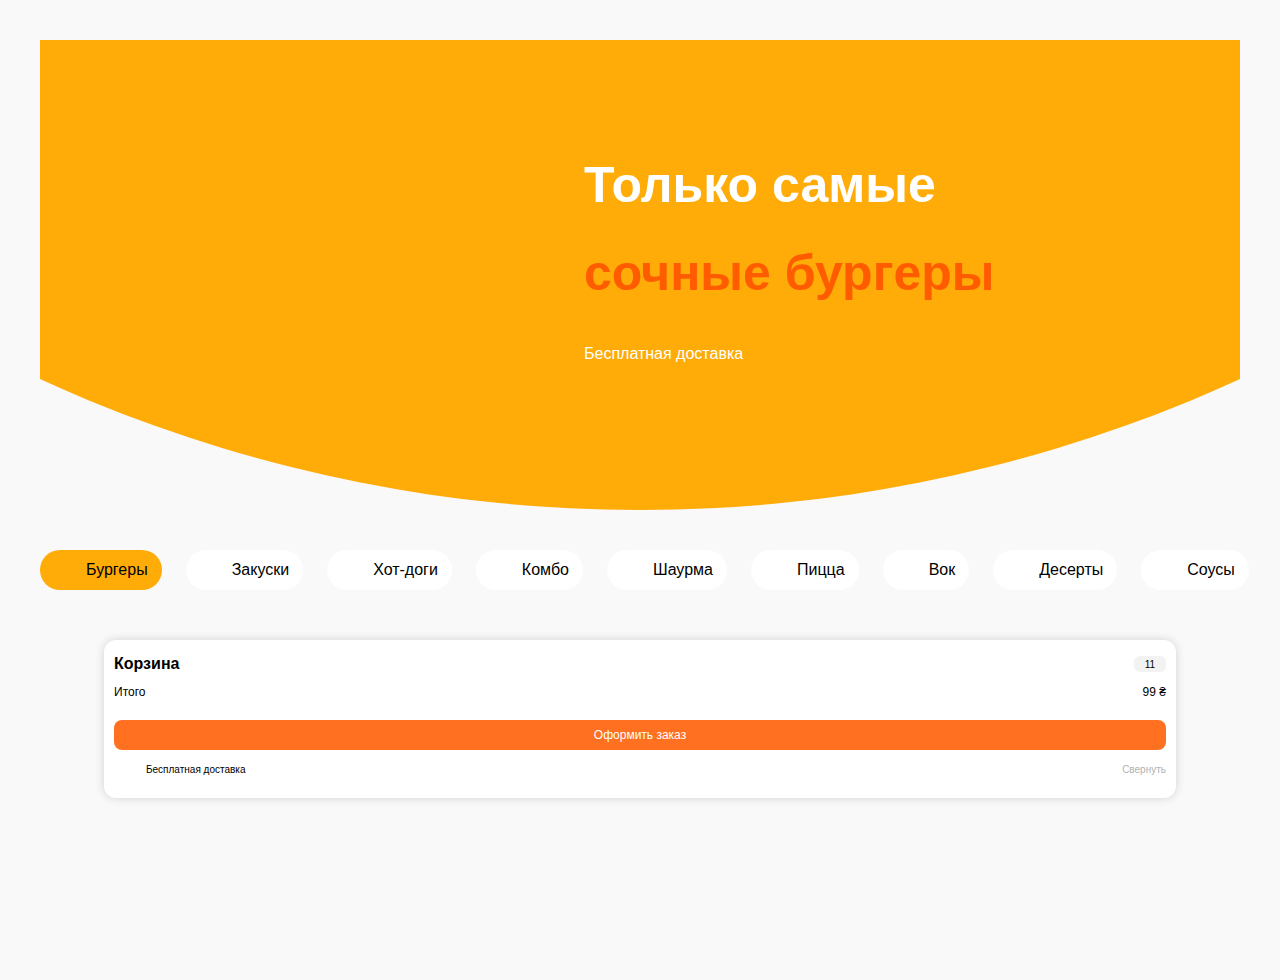
==== index.html @ 5ddd3768 "part 2" ====
<!DOCTYPE html>
<html lang="en">

<head>
    <meta charset="UTF-8">
    <meta name="viewport" content="width=device-width, initial-scale=1.0">
    <title>Your meal</title>
    <link rel="apple-touch-icon" sizes="180x180" href="icon/apple-touch-icon.png">
    <link rel="icon" type="image/png" sizes="32x32" href="icon/favicon-32x32.png">
    <link rel="icon" type="image/png" sizes="16x16" href="icon/favicon-16x16.png">
    <link rel="manifest" href="/site.webmanifest">
    <link rel="mask-icon" href="icon/safari-pinned-tab.svg" color="#5bbad5">
    <meta name="msapplication-TileColor" content="#00aba9">
    <meta name="theme-color" content="#ffffff">
    <link rel="preload" href="/fonts/nunito-v26-cyrillic_latin-600.woff2" as="font" crossorigin>
    <link rel="preload" href="/fonts/nunito-v26-cyrillic_latin-800.woff2" as="font" crossorigin>
    <link rel="preload" href="/fonts/nunito-v26-cyrillic_latin-regular.woff2" as="font" crossorigin>
    <link rel="stylesheet" href="css/index.css">
</head>

<body>
    <header class="header">
        <div class="container header__container">
            <svg class="header__logo" viewBox="0 0 199 44" role="img" aria-label="logo Your meal">
                <use href="icon/img/sprite.svg#logo">
            </svg>
            <div class="header__title-container">
                <h1 class="header__title">
                    <span class="header__title-text">Только самые</span>
                    <span class="header__title-text header__title-text_red">сочные бургеры</span>
                </h1>
                <p class="header__appeal">Бесплатная доставка</p>
            </div>
        </div>
    </header>
    <main>
        <nav class="navigation">
            <div class="continer navigation__container">
                <ul class="navigaion__list">
                    <li class="navigaion__item">
                        <button type="button"
                            class="navigation__button navigation__button_burgers navigation__button_active">Бургеры</button>
                    </li>
                    <li class="navigaion__item">
                        <button type="button" class="navigation__button navigation__button_snacks">Закуски</button>
                    </li>
                    <li class="navigaion__item">
                        <button type="button" class="navigation__button navigation__button_hotdogs">Хот-доги</button>
                    </li>
                    <li class="navigaion__item">
                        <button type="button" class="navigation__button navigation__button_kombo">Комбо</button>
                    </li>
                    <li class="navigaion__item">
                        <button type="button" class="navigation__button navigation__button_shawarma">Шаурма</button>
                    </li>
                    <li class="navigaion__item">
                        <button type="button" class="navigation__button navigation__button_pizza">Пицца</button>
                    </li>
                    <li class="navigaion__item">
                        <button type="button" class="navigation__button navigation__button_wok">Вок</button>
                    </li>
                    <li class="navigaion__item">
                        <button type="button" class="navigation__button navigation__button_desert">Десерты</button>
                    </li>
                    <li class="navigaion__item">
                        <button type="button" class="navigation__button navigation__button_sauce">Соусы</button>
                    </li>
                </ul>
            </div>
        </nav>

        <section classs="catalog">
            <div class="container">
                <div class="catalog__order order order_open">
                    <section class="order__wrapper">
                        <div class="order__wrap-title" tabindex="0" role="button">
                            <h2 class="order__title">Корзина</h2>
                            <span class="order__count">11</span>
                        </div>
                        <div class="order__wrap_list">
                            <ul class="order__list">

                            </ul>
                            <div class="order__total">
                                <p>Итого</p>
                                <p>
                                    <span class="order__total-amount">99</span>
                                    <span class="currency">₴</span>
                                </p>
                            </div>
                            <button class="order__submit">Оформить заказ</button>
                            <div class="order__wrap-apeal">
                                <p class="order__apeal">Бесплатная доставка</p>
                                <button class="order__close">Свернуть</button>
                            </div>
                        </div>
                    </section>
                </div>
                <div class="catalog__wrapper">
                    <h2 class="catalog__title">
                        Бургеры
                    </h2>
                    <div class="catalog__wrap_list">
                        <ul class="catalog__list"></ul>
                    </div>
                </div>
            </div>
        </section>
    </main>
</body>

</html>
---- css/index.css ----
@import 'normalize.css';
@import 'fonts.css';
@import 'default.css';
@import 'header.css';
@import 'navigation.css';
@import 'catalog.css';
@import 'order.css';
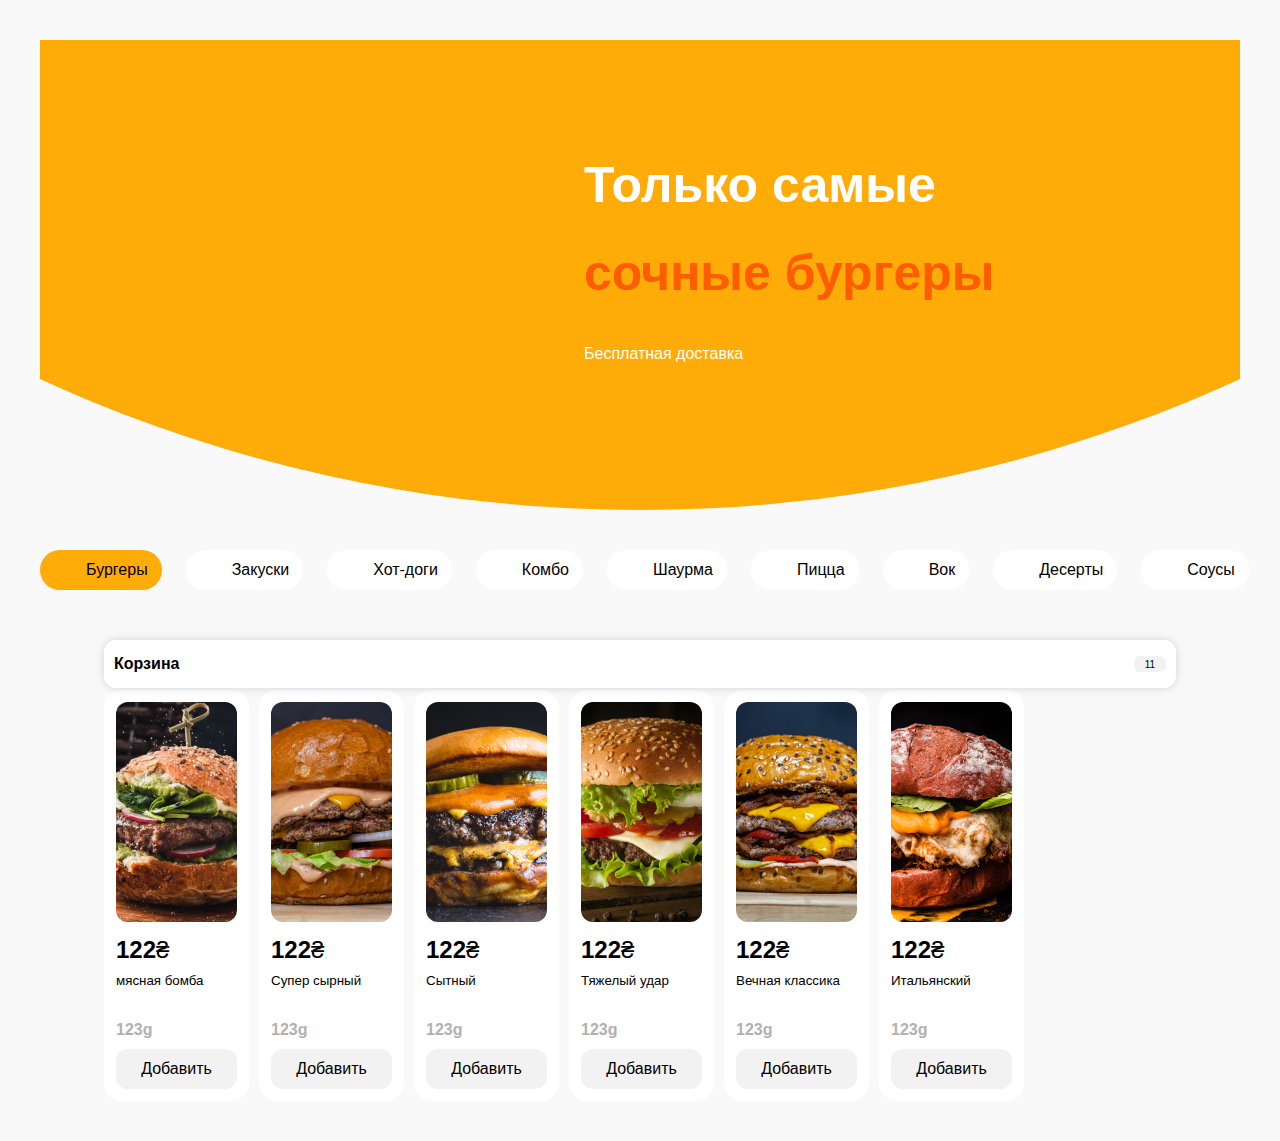
==== commit 763270e5: "add_catalog" ====
--- a/index.html
+++ b/index.html
@@ -71,7 +71,7 @@
 
         <section classs="catalog">
             <div class="container">
-                <div class="catalog__order order order_open">
+                <div class="catalog__order order">
                     <section class="order__wrapper">
                         <div class="order__wrap-title" tabindex="0" role="button">
                             <h2 class="order__title">Корзина</h2>
@@ -79,7 +79,51 @@
                         </div>
                         <div class="order__wrap_list">
                             <ul class="order__list">
-
+                                <li class="order__item">
+                                    <img class="order__image" src="./icon/img/burger1.jpg" alt="Burger">
+                                    <div class="order__product">
+                                        <h3 class="order__product-title">Супер сырный</h3>
+                                        <p class="order__product-weight">512g</p>
+                                        <p class="order__product-price">99
+                                            <span class="currency">₴</span>
+                                        </p>
+                                    </div>
+                                    <div class="order__product-count count">
+                                        <button class="count__minus">-</button>
+                                        <p class="count__amount">1</p>
+                                        <button class="count__plus">+</button>
+                                    </div>
+                                </li>
+                                <li class="order__item">
+                                    <img class="order__image" src="./icon/img/free1.jpg" alt="free">
+                                    <div class="order__product">
+                                        <h3 class="order__product-title">Кортошка фри</h3>
+                                        <p class="order__product-weight">512g</p>
+                                        <p class="order__product-price">99
+                                            <span class="currency">₴</span>
+                                        </p>
+                                    </div>
+                                    <div class="order__product-count count">
+                                        <button class="count__minus">-</button>
+                                        <p class="count__amount">1</p>
+                                        <button class="count__plus">+</button>
+                                    </div>
+                                </li>
+                                <li class="order__item">
+                                    <img class="order__image" src="./icon/img/hotdog1.jpg" alt="hotdog">
+                                    <div class="order__product">
+                                        <h3 class="order__product-title">Hot-dog</h3>
+                                        <p class="order__product-weight">512g</p>
+                                        <p class="order__product-price">99
+                                            <span class="currency">₴</span>
+                                        </p>
+                                    </div>
+                                    <div class="order__product-count count">
+                                        <button class="count__minus">-</button>
+                                        <p class="count__amount">1</p>
+                                        <button class="count__plus">+</button>
+                                    </div>
+                                </li>
                             </ul>
                             <div class="order__total">
                                 <p>Итого</p>
@@ -101,7 +145,74 @@
                         Бургеры
                     </h2>
                     <div class="catalog__wrap_list">
-                        <ul class="catalog__list"></ul>
+                        <ul class="catalog__list">
+                            <li class="catalog__item">
+                                <article class="product">
+                                    <img class="product__img" src="./icon/img/photo-5.jpg" alt="мясная бомба">
+                                    <p class="product__price">122<span class="currency">₴</span></p>
+                                    <h3 class="product__title">
+                                        <button class="product__detail">мясная бомба</button>
+                                    </h3>
+                                    <p class="product__weight">123g</p>
+                                    <button class="product__add" type="button">Добавить</button>
+                                </article>
+                            </li>
+                            <li class="catalog__item">
+                                <article class="product">
+                                    <img class="product__img" src="./icon/img/photo.jpg" alt="Супер сырный">
+                                    <p class="product__price">122<span class="currency">₴</span></p>
+                                    <h3 class="product__title">
+                                        <button class="product__detail">Супер сырный</button>
+                                    </h3>
+                                    <p class="product__weight">123g</p>
+                                    <button class="product__add" type="button">Добавить</button>
+                                </article>
+                            </li>
+                            <li class="catalog__item">
+                                <article class="product">
+                                    <img class="product__img" src="./icon/img/photo-1.jpg" alt="Сытный">
+                                    <p class="product__price">122<span class="currency">₴</span></p>
+                                    <h3 class="product__title">
+                                        <button class="product__detail">Сытный</button>
+                                    </h3>
+                                    <p class="product__weight">123g</p>
+                                    <button class="product__add" type="button">Добавить</button>
+                                </article>
+                            </li>
+                            <li class="catalog__item">
+                                <article class="product">
+                                    <img class="product__img" src="./icon/img/photo-2.jpg" alt="Тяжелый удар">
+                                    <p class="product__price">122<span class="currency">₴</span></p>
+                                    <h3 class="product__title">
+                                        <button class="product__detail">Тяжелый удар</button>
+                                    </h3>
+                                    <p class="product__weight">123g</p>
+                                    <button class="product__add" type="button">Добавить</button>
+                                </article>
+                            </li>
+                            <li class="catalog__item">
+                                <article class="product">
+                                    <img class="product__img" src="./icon/img/photo-3.jpg" alt="Вечная классика">
+                                    <p class="product__price">122<span class="currency">₴</span></p>
+                                    <h3 class="product__title">
+                                        <button class="product__detail">Вечная классика</button>
+                                    </h3>
+                                    <p class="product__weight">123g</p>
+                                    <button class="product__add" type="button">Добавить</button>
+                                </article>
+                            </li>
+                            <li class="catalog__item">
+                                <article class="product">
+                                    <img class="product__img" src="./icon/img/photo-4.jpg" alt="Итальянский">
+                                    <p class="product__price">122<span class="currency">₴</span></p>
+                                    <h3 class="product__title">
+                                        <button class="product__detail">Итальянский</button>
+                                    </h3>
+                                    <p class="product__weight">123g</p>
+                                    <button class="product__add" type="button">Добавить</button>
+                                </article>
+                            </li>
+                        </ul>
                     </div>
                 </div>
             </div>
--- a/css/index.css
+++ b/css/index.css
@@ -4,4 +4,5 @@
 @import 'header.css';
 @import 'navigation.css';
 @import 'catalog.css';
-@import 'order.css';+@import 'order.css';
+@import 'product.css';